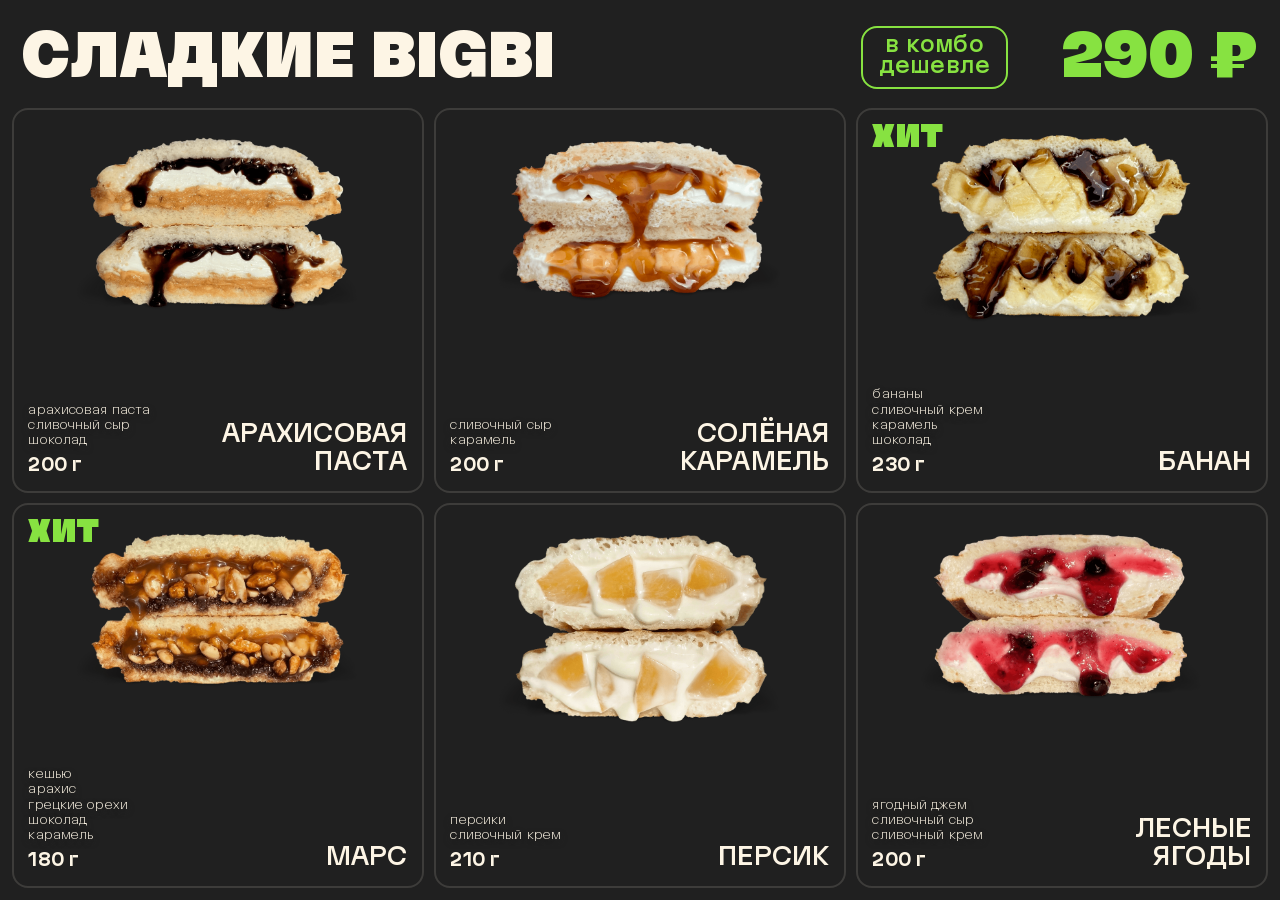
==== 1.html @ e46cb775 "first commit" ====
<!DOCTYPE html>
<html lang="ru" dir="ltr">
  <head>
    <meta charset="utf-8">
    <meta name="viewport" content="width=device-width, initial-scale=1.0">
    <link rel="stylesheet" href="styles.css">
  </head>
  <body>
    <div class="main-container">
      <header class="header">
        <div class="header-container">
          <div class="header__left">
            СЛАДКИЕ BIGBI
          </div>
          <div class="header__right">
            <div class="header__info">
              в комбо</br>дешевле
            </div>
            <div class="header__price">
              290 ₽
            </div>
          </div>
        </div>
      </header>

      <div class="menu">
        <div class="item">
          <div class="item-inner">
            <div class="item-content front">
              <img src="img/arahys.png" style="top: 25px;">
              <div class="info">
                <div class="left">
                  <div class="ingredients">
                    <ul>
                      <li>арахисовая паста</li>
                      <li>сливочный сыр</li>
                      <li>шоколад</li>
                    </ul>
                  </div>
                  <div class="weight">
                    200 г
                  </div>
                </div>
                <div class="name">
                  АРАХИСОВАЯ ПАСТА
                </div>
              </div>
            </div>
          </div>
        </div>


        <div class="item">
          <div class="item-inner">
            <div class="item-content front">
              <img src="img/caramel.png" style="top: 25px;">
              <div class="info">
                <div class="left">
                  <div class="ingredients">
                    <ul>
                      <li>сливочный сыр</li>
                      <li>карамель</li>
                    </ul>
                  </div>
                  <div class="weight">
                    200 г
                  </div>
                </div>
                <div class="name">
                  СОЛЁНАЯ КАРАМЕЛЬ
                </div>
              </div>
            </div>
          </div>
        </div>


        <div class="item">
          <div class="item-inner">
            <div class="item-content front hit">
              <div class="badge">
                ХИТ
              </div>
              <img src="img/banan.png" style="top: 22px;">
              <div class="info">
                <div class="left">
                  <div class="ingredients">
                    <ul>
                      <li>бананы</li>
                      <li>сливочный крем</li>
                      <li>карамель</li>
                      <li>шоколад</li>
                    </ul>
                  </div>
                  <div class="weight">
                    230 г
                  </div>
                </div>
                <div class="name">
                  БАНАН
                </div>
              </div>
            </div>
          </div>
        </div>


        <div class="item">
          <div class="item-inner">
            <div class="item-content front hit">
              <div class="badge">
                ХИТ
              </div>
              <img src="img/mars.png" style="top: 25px;">
              <div class="info">
                <div class="left">
                  <div class="ingredients">
                    <ul>
                      <li>кешью</li>
                      <li>арахис</li>
                      <li>грецкие орехи</li>
                      <li>шоколад</li>
                      <li>карамель</li>
                    </ul>
                  </div>
                  <div class="weight">
                    180 г
                  </div>
                </div>
                <div class="name">
                  МАРС
                </div>
              </div>
            </div>
          </div>
        </div>


        <div class="item flip-card">
          <div class="item-inner">
            <div class="item-content front">
              <img src="img/persic.png" style="top: 25px;">
              <div class="info">
                <div class="left">
                  <div class="ingredients">
                    <ul>
                      <li>персики</li>
                      <li>сливочный крем</li>
                    </ul>
                  </div>
                  <div class="weight">
                    210 г
                  </div>
                </div>
                <div class="name">
                  ПЕРСИК
                </div>
              </div>
            </div>
            <div class="item-content back">
              <div class="badge new">
                NEW
              </div>
              <img src="img/tropicy.png" style="top: 25px;">
              <div class="info">
                <div class="left">
                  <div class="ingredients">
                    <ul>
                      <li>сливочный сыр</li>
                      <li>киви конфитюр</li>
                      <li>манго пюре</li>
                    </ul>
                  </div>
                  <div class="weight">
                    210 г
                  </div>
                </div>
                <div class="name">
                  ТРОПИКИ
                </div>
              </div>
            </div>
          </div>

        </div>


        <div class="item flip-card">
          <div class="item-inner">
            <div class="item-content front">
              <img src="img/iagody.png" style="top: 25px;">
              <div class="info">
                <div class="left">
                  <div class="ingredients">
                    <ul>
                      <li>ягодный джем</li>
                      <li>сливочный сыр</li>
                      <li>сливочный крем</li>
                    </ul>
                  </div>
                  <div class="weight">
                    200 г
                  </div>
                </div>
                <div class="name">
                  ЛЕСНЫЕ ЯГОДЫ
                </div>
              </div>
            </div>
            <div class="item-content back">
              <div class="badge new">
                NEW
              </div>
              <img src="img/cocos.png" style="top: 25px;">
              <div class="info">
                <div class="left">
                  <div class="ingredients">
                    <ul>
                      <li>сливочный сыр</li>
                      <li>кокосовая стружка</li>
                      <li>шоколад</li>
                    </ul>
                  </div>
                  <div class="weight">
                    180 г
                  </div>
                </div>
                <div class="name">
                  КОКОС
                </div>
              </div>
            </div>
          </div>

        </div>
      </div>
    </div>

  </body>
</html>
---- styles.css ----
:root {
  /* --base-color: #000000;
  --card-color: #202020; */

  --base-color: #202020;
  --card-color: #202020;

  --light-font: #FDF5E5;
  --accent-font: #87E241;
}


* {
    box-sizing: border-box;
    margin: 0;
    padding: 0;
    letter-spacing: 0.01em;
}

html, body {
    overflow: hidden; /* Убирает прокрутку */
    user-select: none; /* Запрещает выделение текста */
    -webkit-user-select: none; /* Для Safari и старых браузеров */
    -moz-user-select: none; /* Для Firefox */
    -ms-user-select: none; /* Для Edge */
}

body {
  font-family: 'Martian Grotesk', sans-serif;
  font-variation-settings: "wght" 150, "wdth" 100;
  background-color: var(--base-color);
}

.main-container {
  width: 100vw;
  height: 100vh;
  display: flex;
  flex-direction: column;
}


/* HEADER */
.header {
  width: auto;
  height: 12vh;
  background-color: var(--base-color);
  color: var(--light-font);
}

.header-container {
  width: auto;
  height: 100%;
  display: flex;
  justify-content: space-between;
  align-items: center;
}

.header__left {
  font-size: 3.5rem;
  font-variation-settings: "wght" 942, "wdth" 100;
  flex: 2;
  padding: 0 1.4rem;
}

.header__right {
  padding: 0 1.4rem;
  flex: 1;
  display: flex;
  justify-content: space-between;
  align-items: center;
}

.header__price {
  font-size: 3.5rem;
  font-variation-settings: "wght" 942, "wdth" 100;
  color: var(--accent-font);
  flex: 1;
  display: flex;
  justify-content: flex-end;
}

.header__info {
  display: flex;
  align-items: center;
  height: fit-content;
  padding: 0.4rem 1rem 0.7rem 1rem;
  border: 2px solid var(--accent-font);
  border-radius: 1rem;
  line-height: 1.3rem;
  font-size: 1.3rem;
  color: var(--accent-font);
  margin-top: 0.4rem;
  font-variation-settings: "wght" 500, "wdth" 100;
  text-align: center;

  animation: vibrate 2s ease-in-out infinite;
}

@keyframes vibrate {
  /* Первые 20% (0.6s) - вибрация */
    0% {
      transform: translateX(0) rotate(0deg);
    }
    15% {
      transform: translateX(-3px) rotate(-3deg);
    }
    30% {
      transform: translateX(3px) rotate(3deg);
    }
    40% {
      transform: translateX(-2px) rotate(-2deg);
    }
    50% {
      transform: translateX(0) rotate(0deg);
    }
}



/* MENU */
.menu {
  width: 100%;
  padding: 0 12px 12px 12px;
  flex: 1;
  display: grid;
  grid-template-columns: repeat(3, 1fr); /* 3 столбца равной ширины */
  grid-template-rows: repeat(2, 1fr); /* 2 строки равной высоты */
  gap: 10px; /* Отступы между элементами */
}



/* ITEM */
.item {
  position: relative;
  display: flex;
  align-items: flex-end;
  color: var(--light-font);
}

.flip-card:hover .item-inner {
  transform: rotateY(180deg);
}

.item-inner {
  height: 100%;
  width: 100%;
  position: relative;
}

.item-content {
  padding: 1rem 0.9rem;
  border-radius: 1em;
  border: 2px solid #3D3C3A;
}

.front, .back {
  position: absolute;
  -webkit-backface-visibility: hidden; /* Safari */
  backface-visibility: hidden;
  height: 100%;
  width: 100%;
  display: flex;
  align-items: flex-end;
  background-color: var(--card-color);
}

/*
.hit {
  background: linear-gradient(#4E9A48, #8A9940);
  border: 0;
}
*/

.ingredients ul {
  padding: 0;
  margin: 0;
  font-size: 0.74rem;
  line-height: 1.3em;
  list-style-type: none;
  text-shadow: 0 3px 6px var(--card-color);
}

.item .name {
  display: flex;
  align-items: flex-end; /* Текст по нижнему краю */
  line-height: 1.75rem;
  font-size: 1.5rem;
  font-variation-settings: "wght" 500, "wdth" 100;
  text-align: right;
}

.item .left-small {
  width: 30%;
}

.left {
  position: relative;
  width: 49%;
}

.weight {
  display: flex;
  align-items: flex-end; /* Текст по нижнему краю */
  line-height: 1.4rem;
  margin-top: 0.3rem;
  font-size: 1.1rem;
  font-variation-settings: "wght" 700, "wdth" 100;
}

.item img {
  position: absolute;
  width: 72%;
  left: 50%;
  z-index: 0;
  transform: translateX(-50%);
}

.info {
  position: relative;
  width: 100%;
  display: flex;
  justify-content: space-between;
  align-items: flex-end;
  z-index: 100;
}



/* FLIP ANIMATION */
.flip-card .item-inner {
  transform-style: preserve-3d;
  animation: flip 20s infinite;
}

@keyframes flip {
    0%, 48% {
        transform: rotateY(0deg); /* Передняя сторона 5 секунд */
    }
    55% {
        transform: rotateY(180deg); /* Переворот к задней стороне за 0.5 сек */
    }
    93% {
        transform: rotateY(180deg); /* Задняя сторона 4 сек */
    }
    100% {
        transform: rotateY(0deg); /* Возврат к передней стороне за 0.5 сек */
    }
}

.flip-card:nth-child(1) .item-inner {
    animation-delay: 0s; /* Первая карточка без задержки */
}

.flip-card:nth-child(2) .item-inner {
    animation-delay: 0.2s; /* Вторая карточка с задержкой 2 сек */
}

.flip-card:nth-child(3) .item-inner {
    animation-delay: 0.4s; /* Третья карточка с задержкой 4 сек */
}

.flip-card:nth-child(4) .item-inner {
    animation-delay: 0.6s; /* Третья карточка с задержкой 4 сек */
}

.flip-card:nth-child(5) .item-inner {
    animation-delay: 0.8s; /* Третья карточка с задержкой 4 сек */
}

.flip-card:nth-child(6) .item-inner {
    animation-delay: 1s; /* Третья карточка с задержкой 4 сек */
}

.back {
  transform: rotateY(180deg);
}



/* BADGE */
.badge {
    position: absolute;
    z-index: 1000;
    top: 0.5rem;

    font-variation-settings: "wght" 1000, "wdth" 90;
    font-size: 1.8rem;
    display: flex;
    align-items: center;
}

.new {
  color: #C758FF;
}

.hit .badge {
  color: var(--accent-font);
}



/* FONTS */
@font-face{
  font-family: 'Martian Grotesk';
  src: url('fonts/MartianGrotesk-VFVF.woff2') format('woff2');
}
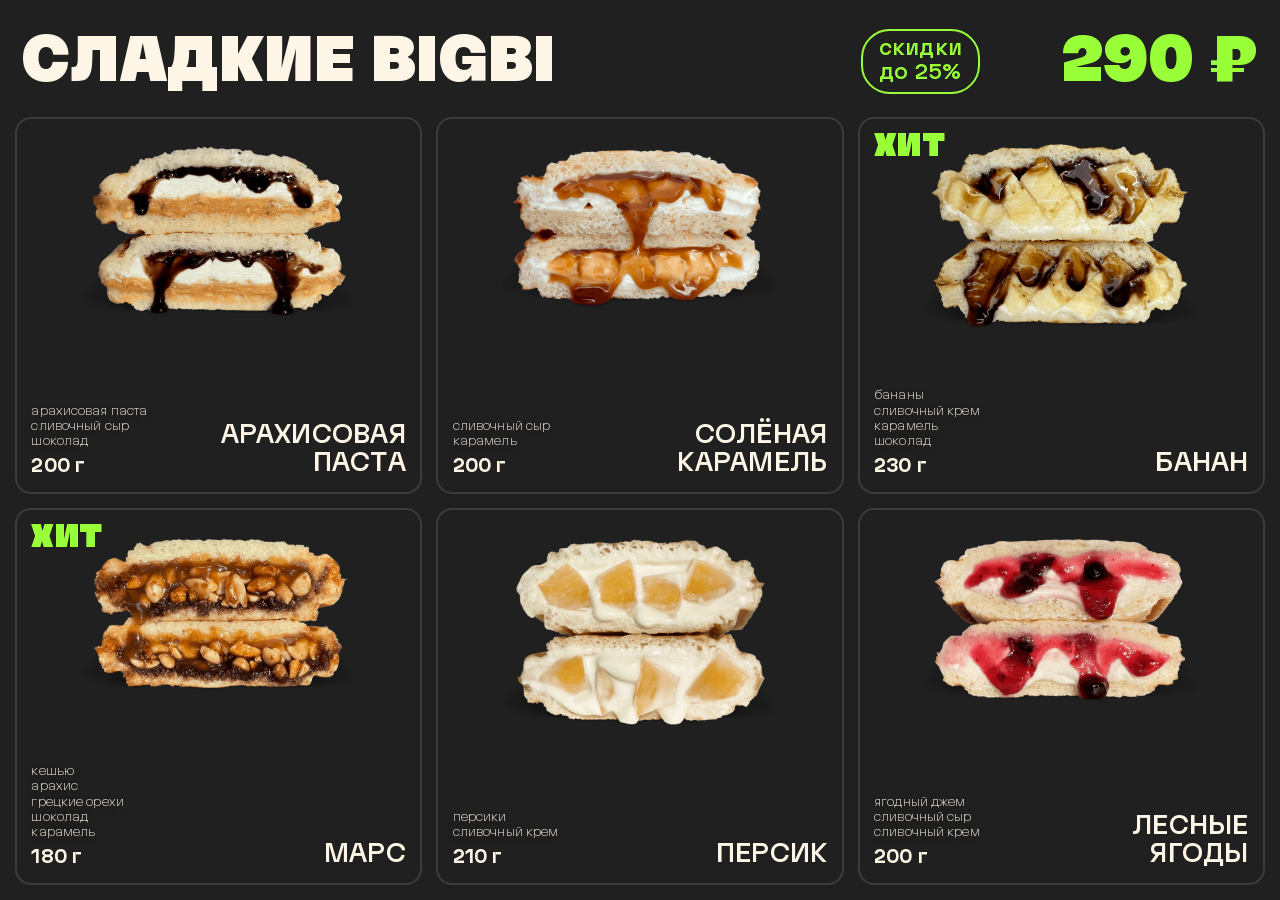
==== commit 002b36cf: "Add 3d screen" ====
--- a/1.html
+++ b/1.html
@@ -14,7 +14,7 @@
           </div>
           <div class="header__right">
             <div class="header__info">
-              в комбо</br>дешевле
+              скидки</br>до 25%
             </div>
             <div class="header__price">
               290 ₽
--- a/styles.css
+++ b/styles.css
@@ -1,12 +1,40 @@
 :root {
-  /* --base-color: #000000;
-  --card-color: #202020; */
-
+  /* Фиолетовый */
+  --base-color: #4F4082;
+  --card-color: #4F4082;
+  --base-text-color: #FDF5E5;
+  --accent-color: #98FF38;
+  --new-badge-color: #FDF5E5;
+  --card-border-color: #66588F;
+
+
+  /* Светло-зелёный */
+  --base-color: #809D76;
+  --card-color: #809D76;
+  --base-text-color: #312C25;
+  --accent-color: #79FF20;
+  --new-badge-color: #312C25;
+  --card-border-color: #A6B898;
+
+  /* Молочный */
+  --base-color: #9D9376;
+  --card-color: #9D9376;
+  --base-text-color: #312C25;
+  --accent-color: #98FF38;
+  --new-badge-color: #312C25;
+  --card-border-color: #BAB198;
+
+  /* Чёрный */
   --base-color: #202020;
   --card-color: #202020;
-
-  --light-font: #FDF5E5;
-  --accent-font: #87E241;
+  --base-text-color: #FDF5E5;
+  --accent-color: #98FF38;
+  --new-badge-color: #A358FF;
+  --card-border-color: #3D3C3A;
+}
+
+.item-content {
+  border: 2px solid var(--card-border-color);
 }
 
 
@@ -27,7 +55,7 @@
 
 body {
   font-family: 'Martian Grotesk', sans-serif;
-  font-variation-settings: "wght" 150, "wdth" 100;
+  font-variation-settings: "wght" 140, "wdth" 100;
   background-color: var(--base-color);
 }
 
@@ -42,9 +70,9 @@
 /* HEADER */
 .header {
   width: auto;
-  height: 12vh;
+  height: 13vh;
   background-color: var(--base-color);
-  color: var(--light-font);
+  color: var(--base-text-color);
 }
 
 .header-container {
@@ -59,11 +87,11 @@
   font-size: 3.5rem;
   font-variation-settings: "wght" 942, "wdth" 100;
   flex: 2;
-  padding: 0 1.4rem;
+  padding-left: 1.4rem;
 }
 
 .header__right {
-  padding: 0 1.4rem;
+  padding: 0 1.4rem 0 2.8rem;
   flex: 1;
   display: flex;
   justify-content: space-between;
@@ -73,7 +101,7 @@
 .header__price {
   font-size: 3.5rem;
   font-variation-settings: "wght" 942, "wdth" 100;
-  color: var(--accent-font);
+  color: var(--accent-color);
   flex: 1;
   display: flex;
   justify-content: flex-end;
@@ -83,12 +111,12 @@
   display: flex;
   align-items: center;
   height: fit-content;
-  padding: 0.4rem 1rem 0.7rem 1rem;
-  border: 2px solid var(--accent-font);
-  border-radius: 1rem;
-  line-height: 1.3rem;
-  font-size: 1.3rem;
-  color: var(--accent-font);
+  padding: 0.3rem 1rem 0.5rem 1rem;
+  border: 2px solid var(--accent-color);
+  border-radius: 1.8rem;
+  line-height: 1.5rem;
+  font-size: 1.2rem;
+  color: var(--accent-color);
   margin-top: 0.4rem;
   font-variation-settings: "wght" 500, "wdth" 100;
   text-align: center;
@@ -101,16 +129,16 @@
     0% {
       transform: translateX(0) rotate(0deg);
     }
-    15% {
+    20% {
       transform: translateX(-3px) rotate(-3deg);
     }
-    30% {
+    40% {
       transform: translateX(3px) rotate(3deg);
     }
-    40% {
+    60% {
       transform: translateX(-2px) rotate(-2deg);
     }
-    50% {
+    80% {
       transform: translateX(0) rotate(0deg);
     }
 }
@@ -120,12 +148,12 @@
 /* MENU */
 .menu {
   width: 100%;
-  padding: 0 12px 12px 12px;
+  padding: 0 15px 15px 15px;
   flex: 1;
   display: grid;
   grid-template-columns: repeat(3, 1fr); /* 3 столбца равной ширины */
   grid-template-rows: repeat(2, 1fr); /* 2 строки равной высоты */
-  gap: 10px; /* Отступы между элементами */
+  gap: 14px; /* Отступы между элементами */
 }
 
 
@@ -135,7 +163,7 @@
   position: relative;
   display: flex;
   align-items: flex-end;
-  color: var(--light-font);
+  color: var(--base-text-color);
 }
 
 .flip-card:hover .item-inner {
@@ -151,7 +179,6 @@
 .item-content {
   padding: 1rem 0.9rem;
   border-radius: 1em;
-  border: 2px solid #3D3C3A;
 }
 
 .front, .back {
@@ -291,11 +318,11 @@
 }
 
 .new {
-  color: #C758FF;
+  color: var(--new-badge-color);
 }
 
 .hit .badge {
-  color: var(--accent-font);
+  color: var(--accent-color);
 }
 
 
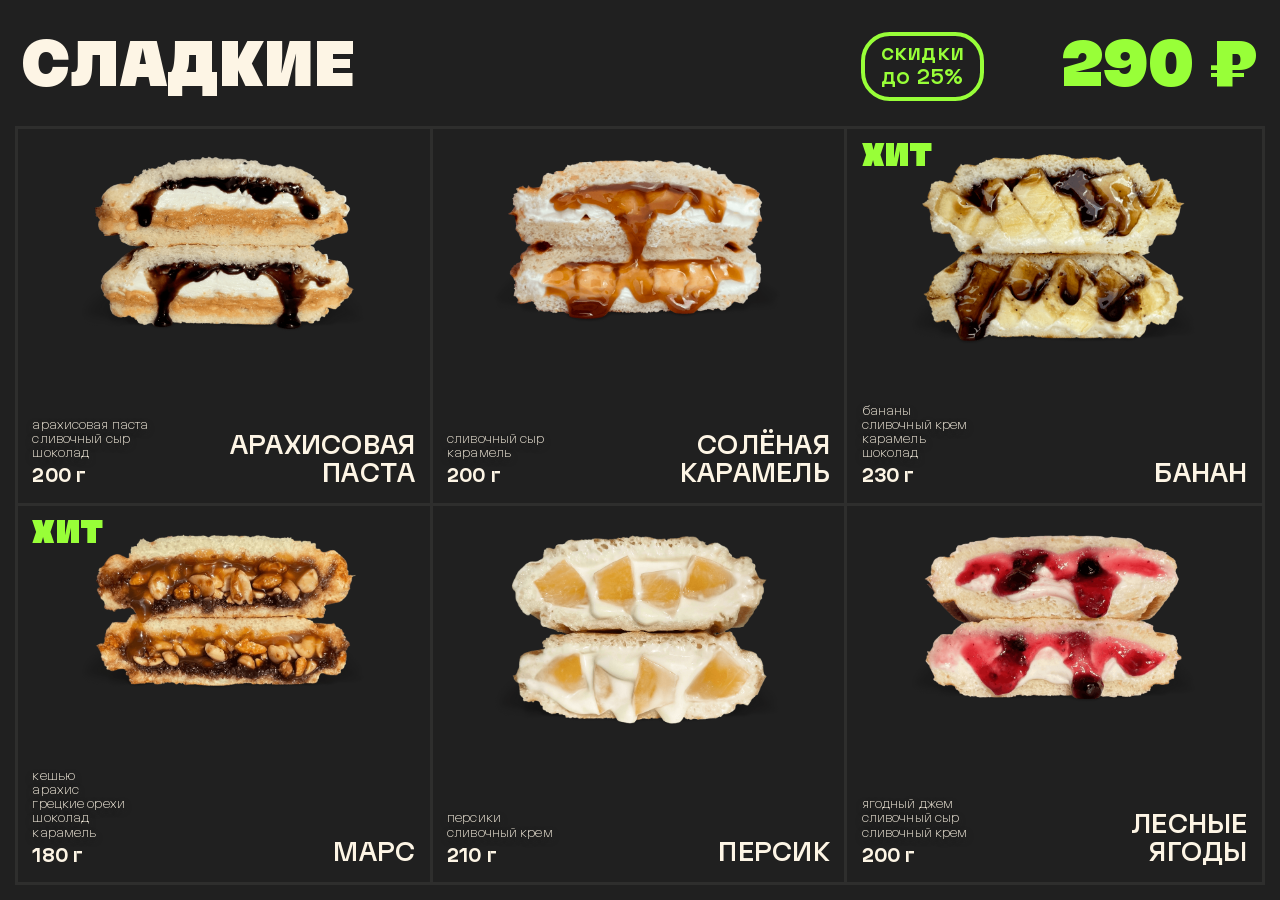
==== commit 3bc61cd4: "Colors, actions etc." ====
--- a/1.html
+++ b/1.html
@@ -10,10 +10,10 @@
       <header class="header">
         <div class="header-container">
           <div class="header__left">
-            СЛАДКИЕ BIGBI
+            СЛАДКИЕ
           </div>
           <div class="header__right">
-            <div class="header__info">
+            <div class="header__info vibrator">
               скидки</br>до 25%
             </div>
             <div class="header__price">
@@ -26,7 +26,7 @@
       <div class="menu">
         <div class="item">
           <div class="item-inner">
-            <div class="item-content front">
+            <div class="item-content">
               <img src="img/arahys.png" style="top: 25px;">
               <div class="info">
                 <div class="left">
@@ -52,7 +52,7 @@
 
         <div class="item">
           <div class="item-inner">
-            <div class="item-content front">
+            <div class="item-content">
               <img src="img/caramel.png" style="top: 25px;">
               <div class="info">
                 <div class="left">
@@ -77,7 +77,7 @@
 
         <div class="item">
           <div class="item-inner">
-            <div class="item-content front hit">
+            <div class="item-content hit">
               <div class="badge">
                 ХИТ
               </div>
@@ -107,7 +107,7 @@
 
         <div class="item">
           <div class="item-inner">
-            <div class="item-content front hit">
+            <div class="item-content hit">
               <div class="badge">
                 ХИТ
               </div>
@@ -136,9 +136,9 @@
         </div>
 
 
-        <div class="item flip-card">
-          <div class="item-inner">
-            <div class="item-content front">
+        <div class="item slider">
+          <div class="item-inner">
+            <div class="item-content">
               <img src="img/persic.png" style="top: 25px;">
               <div class="info">
                 <div class="left">
@@ -157,7 +157,7 @@
                 </div>
               </div>
             </div>
-            <div class="item-content back">
+            <div class="item-content">
               <div class="badge new">
                 NEW
               </div>
@@ -185,9 +185,9 @@
         </div>
 
 
-        <div class="item flip-card">
-          <div class="item-inner">
-            <div class="item-content front">
+        <div class="item slider">
+          <div class="item-inner">
+            <div class="item-content">
               <img src="img/iagody.png" style="top: 25px;">
               <div class="info">
                 <div class="left">
@@ -207,7 +207,7 @@
                 </div>
               </div>
             </div>
-            <div class="item-content back">
+            <div class="item-content">
               <div class="badge new">
                 NEW
               </div>
@@ -236,5 +236,9 @@
       </div>
     </div>
 
+    <script>
+        const savedTheme = localStorage.getItem('theme') || 'default';
+        document.body.className = savedTheme;
+    </script>
   </body>
 </html>
--- a/styles.css
+++ b/styles.css
@@ -1,56 +1,82 @@
 :root {
-  /* Фиолетовый */
-  --base-color: #4F4082;
-  --card-color: #4F4082;
+  --base-color: #202020;
+  --card-color: #202020;
+  --base-text-color: #FDF5E5;
+  --accent-color: #98FF38;
+  --new-badge-color: #A358FF;
+  --card-border: 3px solid #FFF7E910;
+}
+
+body.green {
+  --base-color: #096E46;
+  --card-color: #096E46;
+  --base-text-color: #FFFCEB;
+  --accent-color: #FF8989;
+  --new-badge-color: #FFFCEB;
+  --card-border: 2px solid #FFFCEB;
+}
+
+body.purple {
+  --base-color: #714F95;
+  --card-color: #714F95;
   --base-text-color: #FDF5E5;
   --accent-color: #98FF38;
   --new-badge-color: #FDF5E5;
-  --card-border-color: #66588F;
-
-
-  /* Светло-зелёный */
+  --card-border: 2px solid #FDF5E5;
+}
+
+body.light-green {
   --base-color: #809D76;
   --card-color: #809D76;
   --base-text-color: #312C25;
   --accent-color: #79FF20;
   --new-badge-color: #312C25;
-  --card-border-color: #A6B898;
-
-  /* Молочный */
-  --base-color: #9D9376;
-  --card-color: #9D9376;
+  --card-border: 3px solid #FFF7E930;
+}
+
+body.milk {
+  --base-color: #d0c7ac;
+  --card-color: #d0c7ac;
   --base-text-color: #312C25;
-  --accent-color: #98FF38;
+  --accent-color: #49870f;
   --new-badge-color: #312C25;
-  --card-border-color: #BAB198;
-
-  /* Чёрный */
-  --base-color: #202020;
-  --card-color: #202020;
+  --card-border: 3px solid #FFF7E960;
+}
+
+body.coffee {
+  --base-color: #76695B;
+  --card-color: #76695B;
   --base-text-color: #FDF5E5;
-  --accent-color: #98FF38;
-  --new-badge-color: #A358FF;
-  --card-border-color: #3D3C3A;
-}
-
-.item-content {
-  border: 2px solid var(--card-border-color);
-}
+  --accent-color: #FFF827;
+  --new-badge-color: #312C25;
+  --card-border: 2px solid #574C40;
+}
+
+body.coral {
+  --base-color: #D46259;
+  --card-color: #D46259;
+  --base-text-color: #F8EAA7;
+  --accent-color: #2C0A08;
+  --new-badge-color: #2C0A08;
+  --card-border: 2px solid #F8EAA7;
+}
+
+
+
 
 
 * {
-    box-sizing: border-box;
-    margin: 0;
-    padding: 0;
-    letter-spacing: 0.01em;
+  box-sizing: border-box;
+  margin: 0;
+  padding: 0;
+  letter-spacing: 0.01em;
 }
 
 html, body {
-    overflow: hidden; /* Убирает прокрутку */
-    user-select: none; /* Запрещает выделение текста */
-    -webkit-user-select: none; /* Для Safari и старых браузеров */
-    -moz-user-select: none; /* Для Firefox */
-    -ms-user-select: none; /* Для Edge */
+  user-select: none; /* Запрещает выделение текста */
+  -webkit-user-select: none; /* Для Safari и старых браузеров */
+  -moz-user-select: none; /* Для Firefox */
+  -ms-user-select: none; /* Для Edge */
 }
 
 body {
@@ -70,7 +96,7 @@
 /* HEADER */
 .header {
   width: auto;
-  height: 13vh;
+  height: 14vh;
   background-color: var(--base-color);
   color: var(--base-text-color);
 }
@@ -112,7 +138,7 @@
   align-items: center;
   height: fit-content;
   padding: 0.3rem 1rem 0.5rem 1rem;
-  border: 2px solid var(--accent-color);
+  border: 4px solid var(--accent-color);
   border-radius: 1.8rem;
   line-height: 1.5rem;
   font-size: 1.2rem;
@@ -120,7 +146,9 @@
   margin-top: 0.4rem;
   font-variation-settings: "wght" 500, "wdth" 100;
   text-align: center;
-
+}
+
+.vibrator {
   animation: vibrate 2s ease-in-out infinite;
 }
 
@@ -147,63 +175,55 @@
 
 /* MENU */
 .menu {
-  width: 100%;
-  padding: 0 15px 15px 15px;
+  height: 86vh;
+  margin: 0 15px 15px 15px;
   flex: 1;
   display: grid;
   grid-template-columns: repeat(3, 1fr); /* 3 столбца равной ширины */
   grid-template-rows: repeat(2, 1fr); /* 2 строки равной высоты */
-  gap: 14px; /* Отступы между элементами */
+  border: var(--card-border);
 }
 
 
 
 /* ITEM */
 .item {
-  position: relative;
-  display: flex;
-  align-items: flex-end;
+  width: 100%;
+  height: 100%;
   color: var(--base-text-color);
-}
-
-.flip-card:hover .item-inner {
-  transform: rotateY(180deg);
+  overflow: hidden;
+  border-right: var(--card-border); /* Линия справа */
+  border-bottom: var(--card-border); /* Линия снизу */
+}
+
+/* Убираем лишние границы для последних элементов */
+.item:nth-child(3n) { /* Последний столбец */
+  border-right: none;
+}
+
+.item:nth-last-child(-n + 3) { /* Последняя строка */
+  border-bottom: none;
 }
 
 .item-inner {
   height: 100%;
-  width: 100%;
   position: relative;
 }
 
 .item-content {
   padding: 1rem 0.9rem;
-  border-radius: 1em;
-}
-
-.front, .back {
-  position: absolute;
-  -webkit-backface-visibility: hidden; /* Safari */
-  backface-visibility: hidden;
   height: 100%;
-  width: 100%;
   display: flex;
   align-items: flex-end;
   background-color: var(--card-color);
-}
-
-/*
-.hit {
-  background: linear-gradient(#4E9A48, #8A9940);
-  border: 0;
-}
-*/
+  position: relative;
+}
 
 .ingredients ul {
   padding: 0;
   margin: 0;
   font-size: 0.74rem;
-  line-height: 1.3em;
+  line-height: 1.2em;
   list-style-type: none;
   text-shadow: 0 3px 6px var(--card-color);
 }
@@ -254,53 +274,37 @@
 
 
 
-/* FLIP ANIMATION */
-.flip-card .item-inner {
-  transform-style: preserve-3d;
-  animation: flip 20s infinite;
-}
-
-@keyframes flip {
-    0%, 48% {
-        transform: rotateY(0deg); /* Передняя сторона 5 секунд */
-    }
-    55% {
-        transform: rotateY(180deg); /* Переворот к задней стороне за 0.5 сек */
-    }
-    93% {
-        transform: rotateY(180deg); /* Задняя сторона 4 сек */
+/* SLIDER */
+.slider {
+    width: 100%;
+    height: 100%;
+    overflow: hidden;
+}
+
+.slider .item-inner {
+    display: flex;
+    flex-direction: column;
+    width: 100%; /* 2 карточки × 100% */
+    height: 200%;
+    animation: slide 20s infinite;
+    animation-timing-function: ease-in-out;
+}
+
+.slider .item-content {
+    width: 100%; /* 100% / 2 карточки */
+    height: 50%;
+}
+
+@keyframes slide {
+    0%, 51% {
+        transform: translateY(0); /* Карточка 1, ~9с */
+    }
+    55%, 96% {
+        transform: translateY(-50%); /* Карточка 2, ~9с */
     }
     100% {
-        transform: rotateY(0deg); /* Возврат к передней стороне за 0.5 сек */
-    }
-}
-
-.flip-card:nth-child(1) .item-inner {
-    animation-delay: 0s; /* Первая карточка без задержки */
-}
-
-.flip-card:nth-child(2) .item-inner {
-    animation-delay: 0.2s; /* Вторая карточка с задержкой 2 сек */
-}
-
-.flip-card:nth-child(3) .item-inner {
-    animation-delay: 0.4s; /* Третья карточка с задержкой 4 сек */
-}
-
-.flip-card:nth-child(4) .item-inner {
-    animation-delay: 0.6s; /* Третья карточка с задержкой 4 сек */
-}
-
-.flip-card:nth-child(5) .item-inner {
-    animation-delay: 0.8s; /* Третья карточка с задержкой 4 сек */
-}
-
-.flip-card:nth-child(6) .item-inner {
-    animation-delay: 1s; /* Третья карточка с задержкой 4 сек */
-}
-
-.back {
-  transform: rotateY(180deg);
+        transform: translateY(0); /* Возврат к Карточке 1 */
+    }
 }
 
 
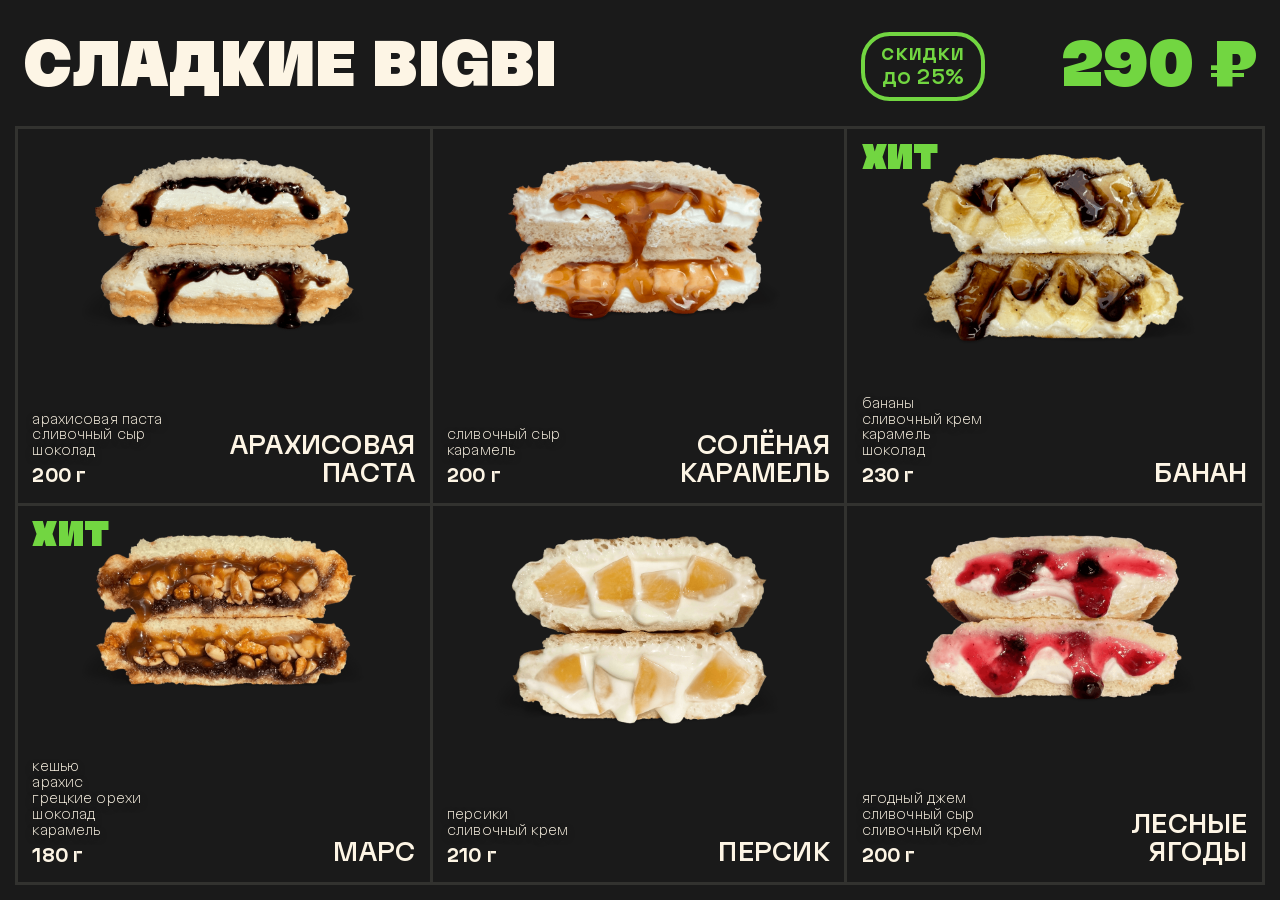
==== commit 6bb2576d: "Actions" ====
--- a/1.html
+++ b/1.html
@@ -10,7 +10,7 @@
       <header class="header">
         <div class="header-container">
           <div class="header__left">
-            СЛАДКИЕ
+            СЛАДКИЕ  BIGBI
           </div>
           <div class="header__right">
             <div class="header__info vibrator">
--- a/styles.css
+++ b/styles.css
@@ -1,19 +1,19 @@
 :root {
-  --base-color: #202020;
-  --card-color: #202020;
+  --base-color: #1a1a1a;
+  --card-color: #1a1a1a;
   --base-text-color: #FDF5E5;
-  --accent-color: #98FF38;
-  --new-badge-color: #A358FF;
-  --card-border: 3px solid #FFF7E910;
+  --accent-color: #72D641;
+  --new-badge-color: #CA61FF;
+  --card-border: 3px solid #32322f;
 }
 
 body.green {
-  --base-color: #096E46;
-  --card-color: #096E46;
-  --base-text-color: #FFFCEB;
+  --base-color: #306A41;
+  --card-color: #306A41;
+  --base-text-color: #EFE4AF;
   --accent-color: #FF8989;
-  --new-badge-color: #FFFCEB;
-  --card-border: 2px solid #FFFCEB;
+  --new-badge-color: #EFE4AF;
+  --card-border: 2px solid #EFE4AF;
 }
 
 body.purple {
@@ -113,7 +113,7 @@
   font-size: 3.5rem;
   font-variation-settings: "wght" 942, "wdth" 100;
   flex: 2;
-  padding-left: 1.4rem;
+  padding-left: 1.5rem;
 }
 
 .header__right {
@@ -222,7 +222,7 @@
 .ingredients ul {
   padding: 0;
   margin: 0;
-  font-size: 0.74rem;
+  font-size: 0.83rem;
   line-height: 1.2em;
   list-style-type: none;
   text-shadow: 0 3px 6px var(--card-color);
@@ -316,7 +316,7 @@
     top: 0.5rem;
 
     font-variation-settings: "wght" 1000, "wdth" 90;
-    font-size: 1.8rem;
+    font-size: 2rem;
     display: flex;
     align-items: center;
 }
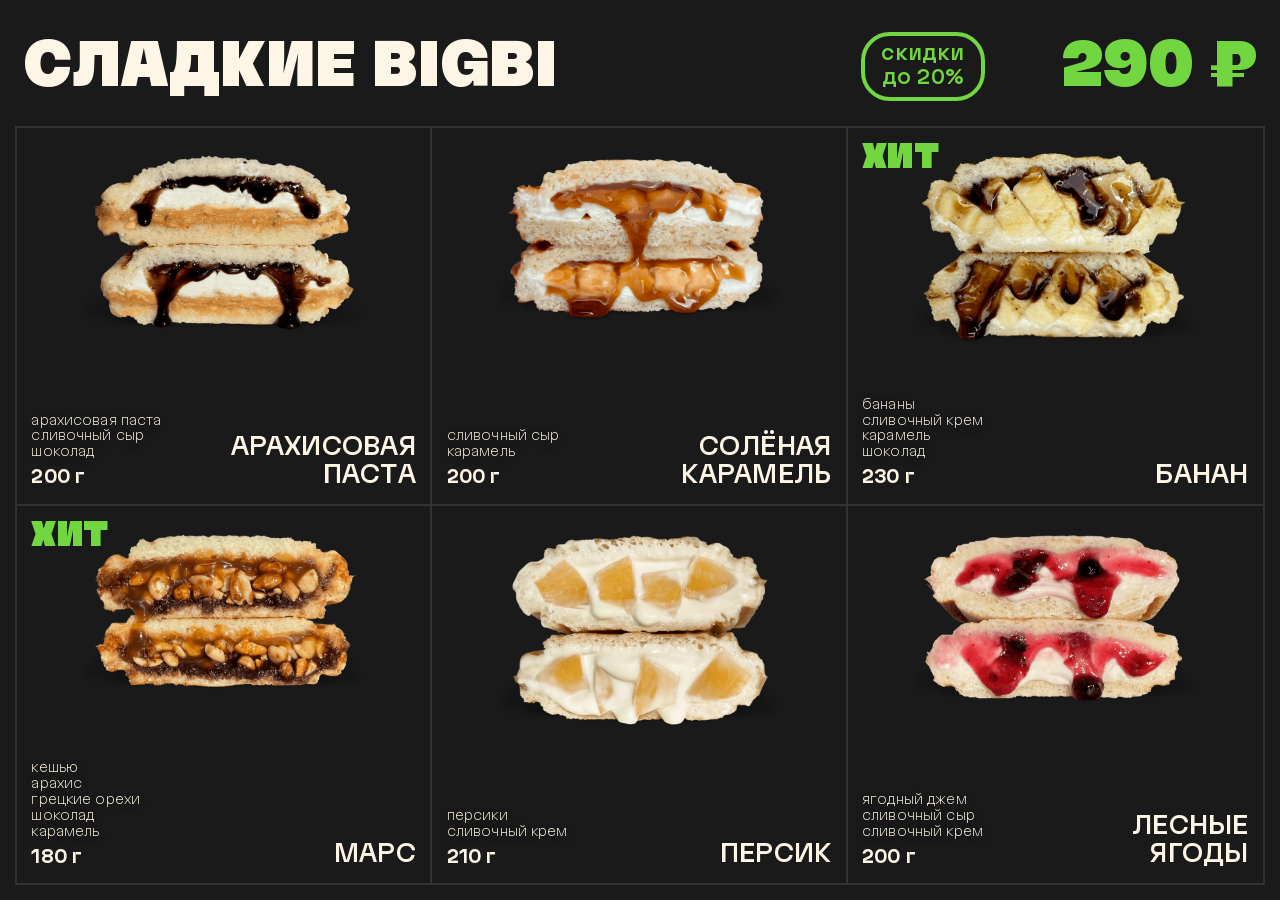
==== commit 109bc85d: "Discount up to 20%" ====
--- a/1.html
+++ b/1.html
@@ -14,7 +14,7 @@
           </div>
           <div class="header__right">
             <div class="header__info vibrator">
-              скидки</br>до 25%
+              скидки</br>до 20%
             </div>
             <div class="header__price">
               290 ₽
--- a/styles.css
+++ b/styles.css
@@ -4,7 +4,7 @@
   --base-text-color: #FDF5E5;
   --accent-color: #72D641;
   --new-badge-color: #CA61FF;
-  --card-border: 3px solid #32322f;
+  --card-border: 2px solid #32322f;
 }
 
 body.green {
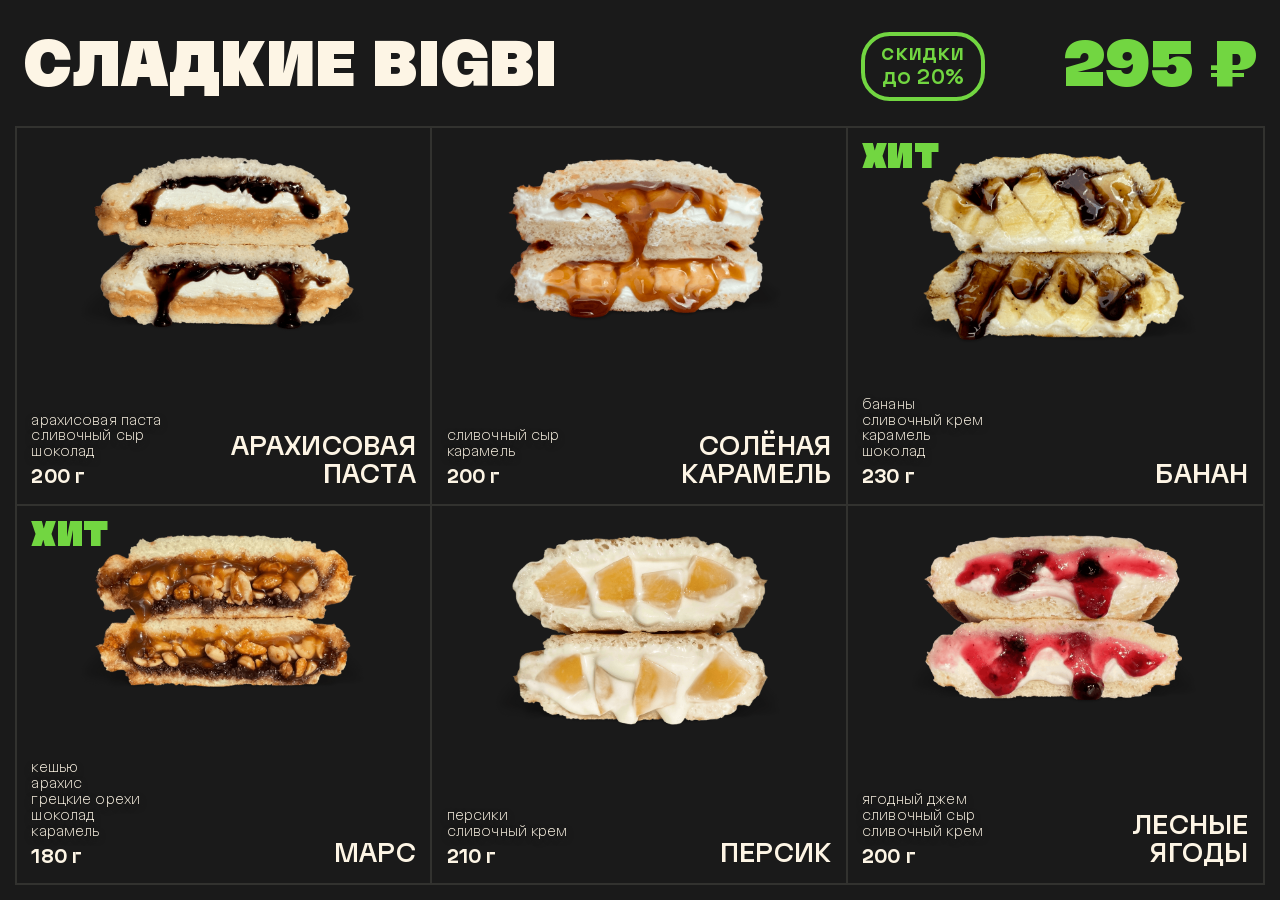
==== commit 86d0dffa: "New Price" ====
--- a/1.html
+++ b/1.html
@@ -17,7 +17,7 @@
               скидки</br>до 20%
             </div>
             <div class="header__price">
-              290 ₽
+              295 ₽
             </div>
           </div>
         </div>
@@ -158,9 +158,6 @@
               </div>
             </div>
             <div class="item-content">
-              <div class="badge new">
-                NEW
-              </div>
               <img src="img/tropicy.png" style="top: 25px;">
               <div class="info">
                 <div class="left">
@@ -208,9 +205,6 @@
               </div>
             </div>
             <div class="item-content">
-              <div class="badge new">
-                NEW
-              </div>
               <img src="img/cocos.png" style="top: 25px;">
               <div class="info">
                 <div class="left">
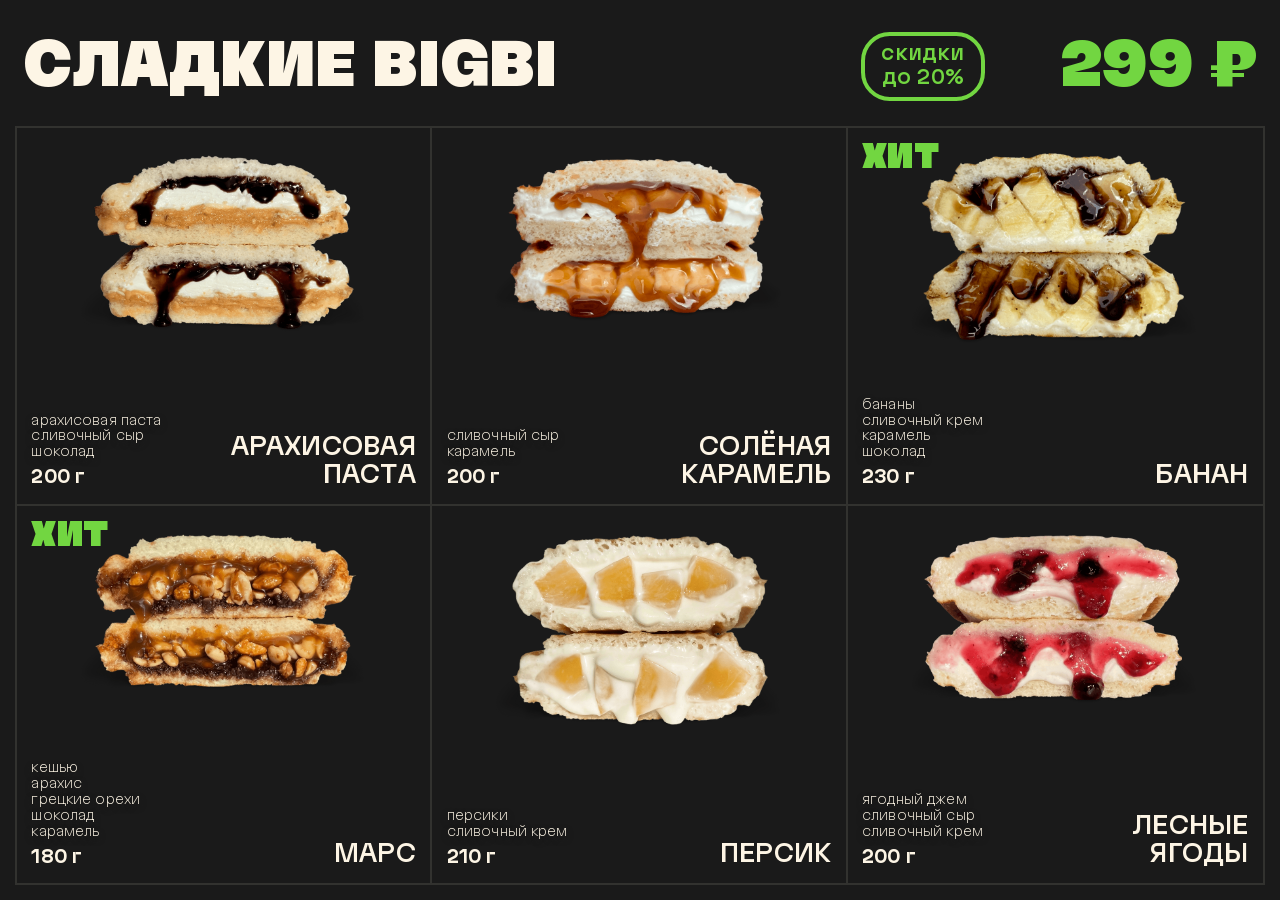
==== commit 2ee909dd: "+5 rub" ====
--- a/1.html
+++ b/1.html
@@ -17,7 +17,7 @@
               скидки</br>до 20%
             </div>
             <div class="header__price">
-              295 ₽
+              299 ₽
             </div>
           </div>
         </div>
--- a/styles.css
+++ b/styles.css
@@ -16,53 +16,14 @@
   --card-border: 2px solid #EFE4AF;
 }
 
-body.purple {
-  --base-color: #714F95;
-  --card-color: #714F95;
+body.black {
+  --base-color: #000000;
+  --card-color: #000000;
   --base-text-color: #FDF5E5;
-  --accent-color: #98FF38;
-  --new-badge-color: #FDF5E5;
-  --card-border: 2px solid #FDF5E5;
-}
-
-body.light-green {
-  --base-color: #809D76;
-  --card-color: #809D76;
-  --base-text-color: #312C25;
-  --accent-color: #79FF20;
-  --new-badge-color: #312C25;
-  --card-border: 3px solid #FFF7E930;
-}
-
-body.milk {
-  --base-color: #d0c7ac;
-  --card-color: #d0c7ac;
-  --base-text-color: #312C25;
-  --accent-color: #49870f;
-  --new-badge-color: #312C25;
-  --card-border: 3px solid #FFF7E960;
-}
-
-body.coffee {
-  --base-color: #76695B;
-  --card-color: #76695B;
-  --base-text-color: #FDF5E5;
-  --accent-color: #FFF827;
-  --new-badge-color: #312C25;
-  --card-border: 2px solid #574C40;
-}
-
-body.coral {
-  --base-color: #D46259;
-  --card-color: #D46259;
-  --base-text-color: #F8EAA7;
-  --accent-color: #2C0A08;
-  --new-badge-color: #2C0A08;
-  --card-border: 2px solid #F8EAA7;
-}
-
-
-
+  --accent-color: #72D641;
+  --new-badge-color: #CA61FF;
+  --card-border: 2px solid #202020;
+}
 
 
 * {
